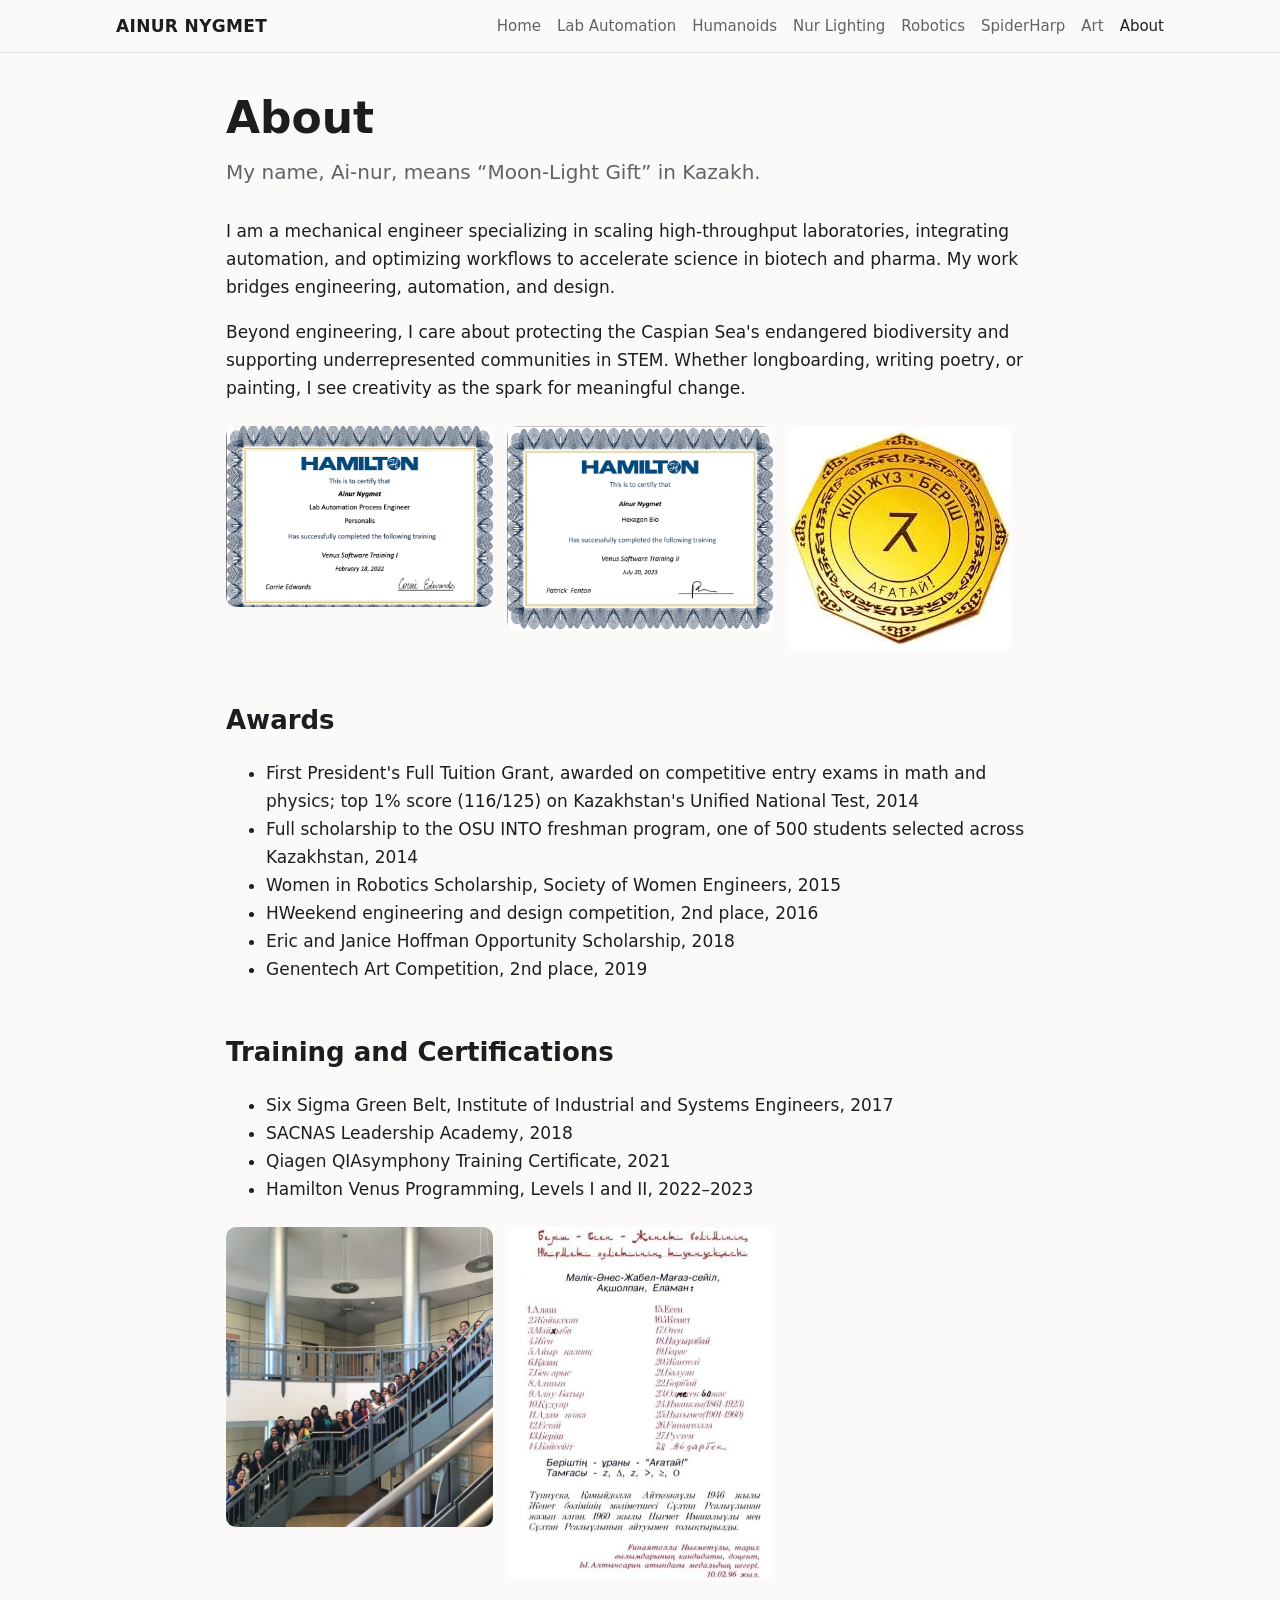
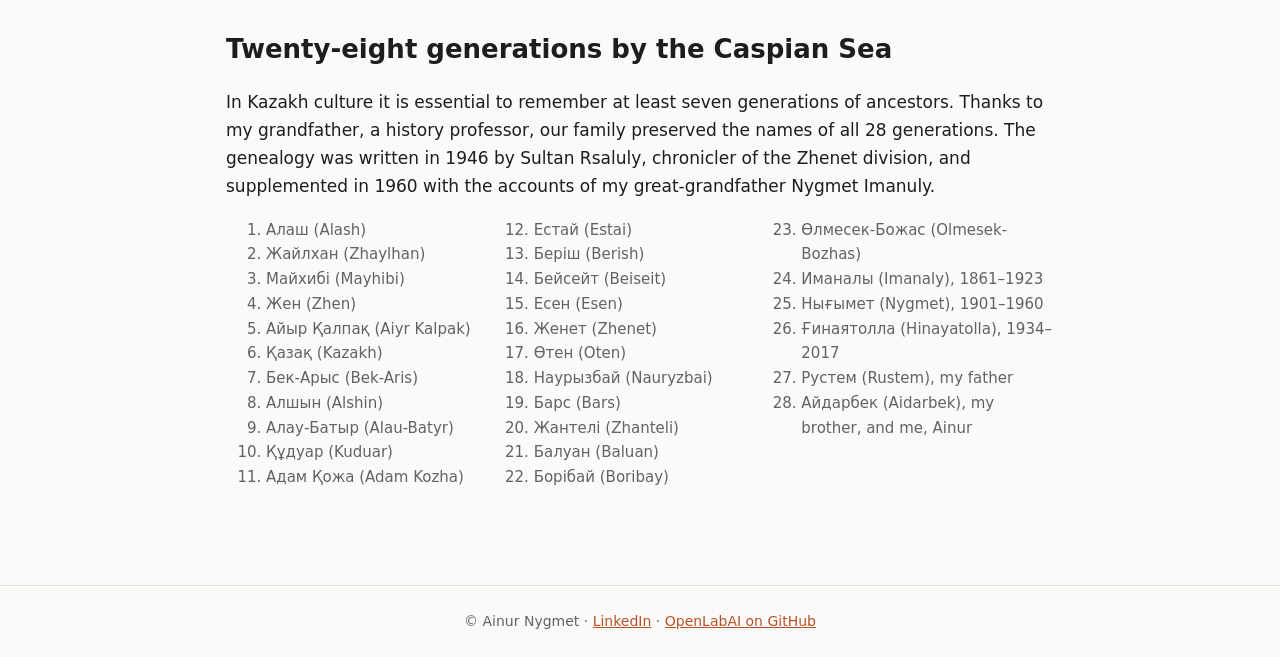
==== docs/about.html @ 3b701a39 "Portfolio site rebuilt from Squarespace as static pages Co-Authored-By: Claude Opus 5.5 <noreply@ant" ====
<!doctype html><html lang="en"><head><meta charset="utf-8">
<meta name="viewport" content="width=device-width,initial-scale=1">
<title>About | Ainur Nygmet</title>
<meta name="description" content="Ainur Nygmet: mechanical engineer and robotics founder building intelligent physical systems.">
<link rel="stylesheet" href="style.css"></head><body>
<header><div class="bar"><a class="brand" href="index.html">AINUR NYGMET</a><nav><a href="index.html">Home</a><a href="lab-automation.html">Lab Automation</a><a href="humanoids.html">Humanoids</a><a href="nur-lighting.html">Nur Lighting</a><a href="robotics.html">Robotics</a><a href="spiderharp.html">SpiderHarp</a><a href="art.html">Art</a><a href="about.html" class=on>About</a></nav></div></header>
<main>
<h1>About</h1>
<p class="lede">My name, Ai-nur, means “Moon-Light Gift” in Kazakh.</p>
<p>I am a mechanical engineer specializing in scaling high-throughput laboratories, integrating automation, and optimizing workflows to accelerate science in biotech and pharma. My work bridges engineering, automation, and design.</p><p>Beyond engineering, I care about protecting the Caspian Sea's endangered biodiversity and supporting underrepresented communities in STEM. Whether longboarding, writing poetry, or painting, I see creativity as the spark for meaningful change.</p>
<div class="grid"><a href="images/about-1.webp"><img src="images/about-1.webp" loading="lazy" alt=""></a><a href="images/about-2.webp"><img src="images/about-2.webp" loading="lazy" alt=""></a><a href="images/about-3.webp"><img src="images/about-3.webp" loading="lazy" alt=""></a></div>
<h2>Awards</h2>
<ul><li>First President's Full Tuition Grant, awarded on competitive entry exams in math and physics; top 1% score (116/125) on Kazakhstan's Unified National Test, 2014</li>
<li>Full scholarship to the OSU INTO freshman program, one of 500 students selected across Kazakhstan, 2014</li>
<li>Women in Robotics Scholarship, Society of Women Engineers, 2015</li>
<li>HWeekend engineering and design competition, 2nd place, 2016</li>
<li>Eric and Janice Hoffman Opportunity Scholarship, 2018</li>
<li>Genentech Art Competition, 2nd place, 2019</li></ul>
<h2>Training and Certifications</h2>
<ul><li>Six Sigma Green Belt, Institute of Industrial and Systems Engineers, 2017</li>
<li>SACNAS Leadership Academy, 2018</li>
<li>Qiagen QIAsymphony Training Certificate, 2021</li>
<li>Hamilton Venus Programming, Levels I and II, 2022–2023</li></ul>
<div class="grid"><a href="images/about-4.webp"><img src="images/about-4.webp" loading="lazy" alt=""></a><a href="images/about-5.webp"><img src="images/about-5.webp" loading="lazy" alt=""></a></div>
<h2>Twenty-eight generations by the Caspian Sea</h2>
<p>In Kazakh culture it is essential to remember at least seven generations of ancestors. Thanks to my grandfather, a history professor, our family preserved the names of all 28 generations. The genealogy was written in 1946 by Sultan Rsaluly, chronicler of the Zhenet division, and supplemented in 1960 with the accounts of my great-grandfather Nygmet Imanuly.</p>
<ol class="cols"><li>Алаш (Alash)</li><li>Жайлхан (Zhaylhan)</li><li>Майхибі (Mayhibi)</li><li>Жен (Zhen)</li><li>Айыр Қалпақ (Aiyr Kalpak)</li><li>Қазақ (Kazakh)</li><li>Бек-Арыс (Bek-Aris)</li><li>Алшын (Alshin)</li><li>Алау-Батыр (Alau-Batyr)</li><li>Құдуар (Kuduar)</li><li>Адам Қожа (Adam Kozha)</li><li>Естай (Estai)</li><li>Беріш (Berish)</li><li>Бейсейт (Beiseit)</li><li>Есен (Esen)</li><li>Женет (Zhenet)</li><li>Өтен (Oten)</li><li>Наурызбай (Nauryzbai)</li><li>Барс (Bars)</li><li>Жантелі (Zhanteli)</li><li>Балуан (Baluan)</li><li>Борібай (Boribay)</li><li>Өлмесек-Божас (Olmesek-Bozhas)</li><li>Иманалы (Imanaly), 1861–1923</li><li>Нығымет (Nygmet), 1901–1960</li><li>Ғинаятолла (Hinayatolla), 1934–2017</li><li>Рустем (Rustem), my father</li><li>Айдарбек (Aidarbek), my brother, and me, Ainur</li></ol>
</main>
<footer>© Ainur Nygmet · <a href="https://www.linkedin.com/in/nygmetainur">LinkedIn</a> · <a href="https://github.com/nygmeta/OpenLabAI">OpenLabAI on GitHub</a></footer>
</body></html>
---- docs/style.css ----
:root{--bg:#fbfaf8;--fg:#1d1d1f;--muted:#5f6368;--accent:#b4532a;--card:#fff;--line:#e7e3de}
@media (prefers-color-scheme:dark){:root:not([data-theme=light]){--bg:#121212;--fg:#ececec;--muted:#a3a3a3;--accent:#e08a5f;--card:#1c1c1c;--line:#2c2c2c}}
*{box-sizing:border-box}html{scroll-behavior:smooth}
body{margin:0;background:var(--bg);color:var(--fg);font:17px/1.65 Inter,system-ui,-apple-system,Segoe UI,Roboto,sans-serif}
a{color:var(--accent)}img{max-width:100%;height:auto;display:block;border-radius:10px}
header{position:sticky;top:0;z-index:5;background:color-mix(in srgb,var(--bg) 92%,transparent);backdrop-filter:blur(8px);border-bottom:1px solid var(--line)}
.bar{max-width:1080px;margin:0 auto;padding:12px 16px;display:flex;align-items:center;gap:16px;flex-wrap:wrap}
.brand{font-weight:700;letter-spacing:.02em;text-decoration:none;color:var(--fg);margin-right:auto}
nav{display:flex;flex-wrap:wrap;gap:4px 16px}nav a{color:var(--muted);text-decoration:none;font-size:15px;white-space:nowrap}nav a.on,nav a:hover{color:var(--fg)}
main{max-width:860px;margin:0 auto;padding:40px 16px 80px}
h1{font-size:clamp(30px,5vw,44px);line-height:1.15;margin:0 0 12px}h2{font-size:26px;margin:48px 0 12px}h3{font-size:20px;margin:32px 0 8px}
.lede{font-size:20px;color:var(--muted);margin:0 0 28px}
.grid{display:grid;grid-template-columns:repeat(auto-fill,minmax(240px,1fr));gap:14px;margin:24px 0}
.cards{display:grid;grid-template-columns:repeat(auto-fill,minmax(250px,1fr));gap:18px;margin:28px 0}
.card{background:var(--card);border:1px solid var(--line);border-radius:14px;overflow:hidden;text-decoration:none;color:var(--fg);transition:transform .15s}
.card:hover{transform:translateY(-3px)}.card img{border-radius:0;aspect-ratio:4/3;object-fit:cover;width:100%}
.card div{padding:12px 14px}.card b{display:block}.card span{color:var(--muted);font-size:14px}
.hero{display:grid;grid-template-columns:220px 1fr;gap:28px;align-items:center;margin-bottom:24px}.hero img{aspect-ratio:1;object-fit:cover;border-radius:50%}@media (max-width:640px){.hero{grid-template-columns:1fr}.hero img{width:160px}}
.cols{columns:3 200px;font-size:15px;color:var(--muted)}.cols li{break-inside:avoid}
blockquote{border-left:3px solid var(--accent);margin:32px 0;padding:4px 18px;font-size:20px}
.video{position:relative;padding-top:56.25%;margin:24px 0}.video iframe{position:absolute;inset:0;width:100%;height:100%;border:0;border-radius:10px}
footer{border-top:1px solid var(--line);color:var(--muted);font-size:14px;text-align:center;padding:24px 16px}
@media (max-width:640px){.bar{gap:6px}nav{gap:2px 14px}}
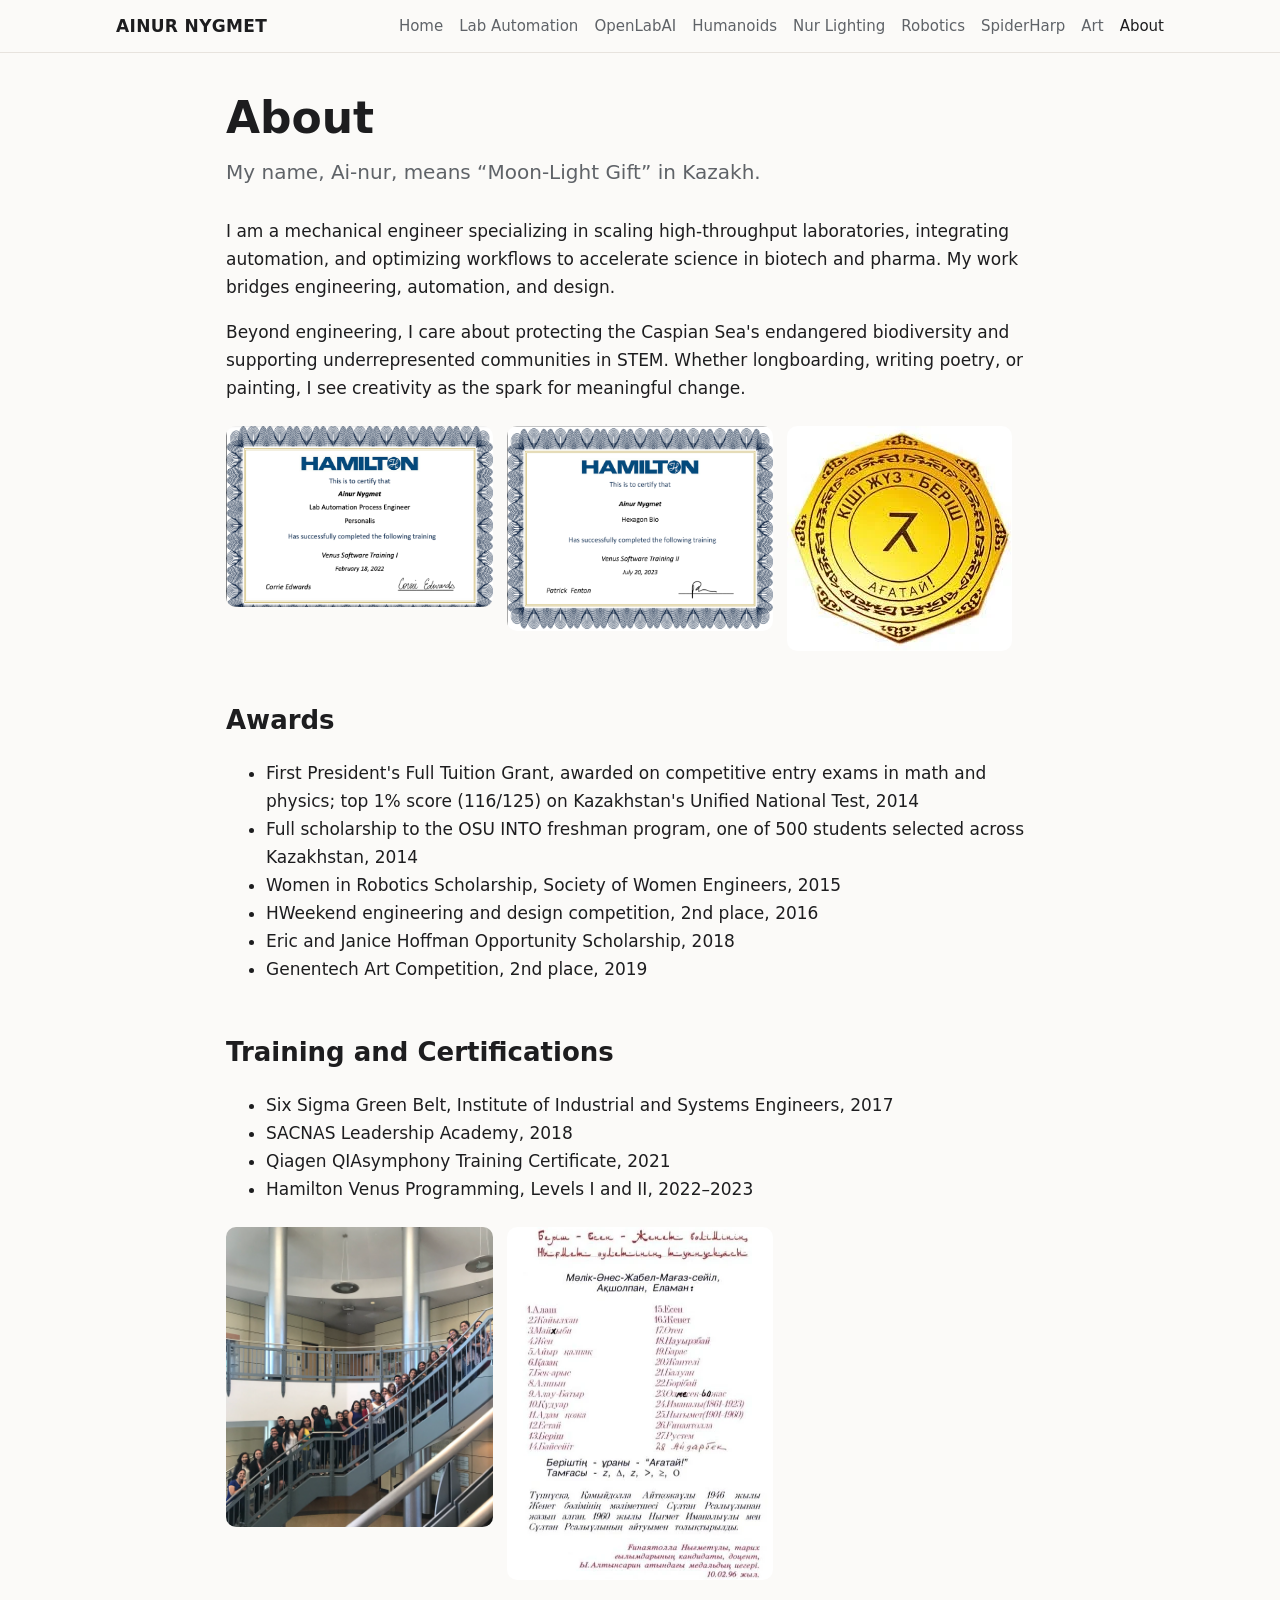
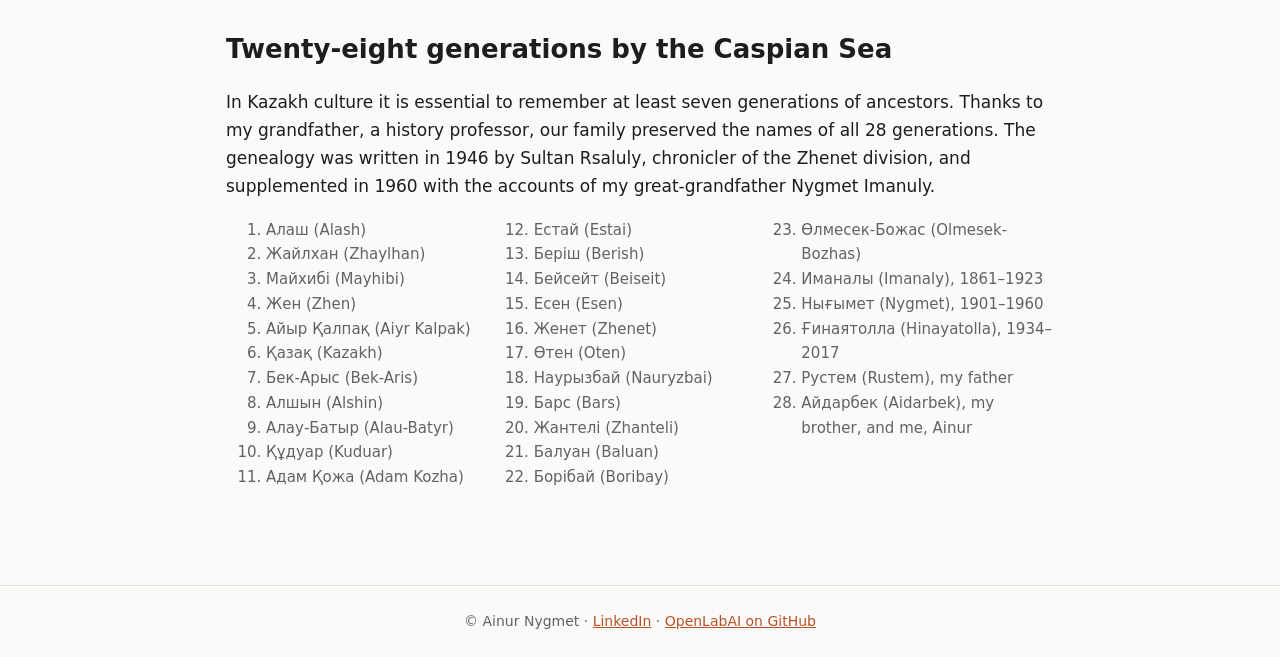
==== commit 45dc1196: "Add an OpenLabAI page explaining how the agent guardrails work New page docs/openlabai.html, built f" ====
--- a/docs/about.html
+++ b/docs/about.html
@@ -3,7 +3,7 @@
 <title>About | Ainur Nygmet</title>
 <meta name="description" content="Ainur Nygmet: mechanical engineer and robotics founder building intelligent physical systems.">
 <link rel="stylesheet" href="style.css"></head><body>
-<header><div class="bar"><a class="brand" href="index.html">AINUR NYGMET</a><nav><a href="index.html">Home</a><a href="lab-automation.html">Lab Automation</a><a href="humanoids.html">Humanoids</a><a href="nur-lighting.html">Nur Lighting</a><a href="robotics.html">Robotics</a><a href="spiderharp.html">SpiderHarp</a><a href="art.html">Art</a><a href="about.html" class=on>About</a></nav></div></header>
+<header><div class="bar"><a class="brand" href="index.html">AINUR NYGMET</a><nav><a href="index.html">Home</a><a href="lab-automation.html">Lab Automation</a><a href="openlabai.html">OpenLabAI</a><a href="humanoids.html">Humanoids</a><a href="nur-lighting.html">Nur Lighting</a><a href="robotics.html">Robotics</a><a href="spiderharp.html">SpiderHarp</a><a href="art.html">Art</a><a href="about.html" class=on>About</a></nav></div></header>
 <main>
 <h1>About</h1>
 <p class="lede">My name, Ai-nur, means “Moon-Light Gift” in Kazakh.</p>
--- a/docs/style.css
+++ b/docs/style.css
@@ -20,5 +20,15 @@
 .cols{columns:3 200px;font-size:15px;color:var(--muted)}.cols li{break-inside:avoid}
 blockquote{border-left:3px solid var(--accent);margin:32px 0;padding:4px 18px;font-size:20px}
 .video{position:relative;padding-top:56.25%;margin:24px 0}.video iframe{position:absolute;inset:0;width:100%;height:100%;border:0;border-radius:10px}
+.steps{list-style:none;counter-reset:s;padding:0;margin:24px 0}
+.steps li{counter-increment:s;position:relative;background:var(--card);border:1px solid var(--line);border-radius:12px;padding:14px 16px 14px 58px;margin:0 0 10px}
+.steps li::before{content:counter(s);position:absolute;left:16px;top:14px;width:28px;height:28px;border-radius:50%;background:var(--accent);color:var(--bg);font-weight:700;font-size:15px;display:grid;place-items:center}
+.steps b{display:block}.steps span{color:var(--muted);font-size:16px}
+.flow{display:flex;flex-wrap:wrap;gap:8px;align-items:center;margin:24px 0;font-size:15px}
+.flow div{background:var(--card);border:1px solid var(--line);border-radius:10px;padding:8px 12px}
+.flow div.gate{border-color:var(--accent);color:var(--accent);font-weight:600}.flow i{color:var(--muted);font-style:normal}
+.tablewrap{overflow-x:auto;margin:20px 0}table{border-collapse:collapse;width:100%;font-size:16px}
+th,td{text-align:left;vertical-align:top;padding:10px 12px;border-bottom:1px solid var(--line)}th{color:var(--muted);font-weight:600;font-size:14px}
+code{background:var(--card);border:1px solid var(--line);border-radius:5px;padding:1px 5px;font-size:.88em}
 footer{border-top:1px solid var(--line);color:var(--muted);font-size:14px;text-align:center;padding:24px 16px}
 @media (max-width:640px){.bar{gap:6px}nav{gap:2px 14px}}
